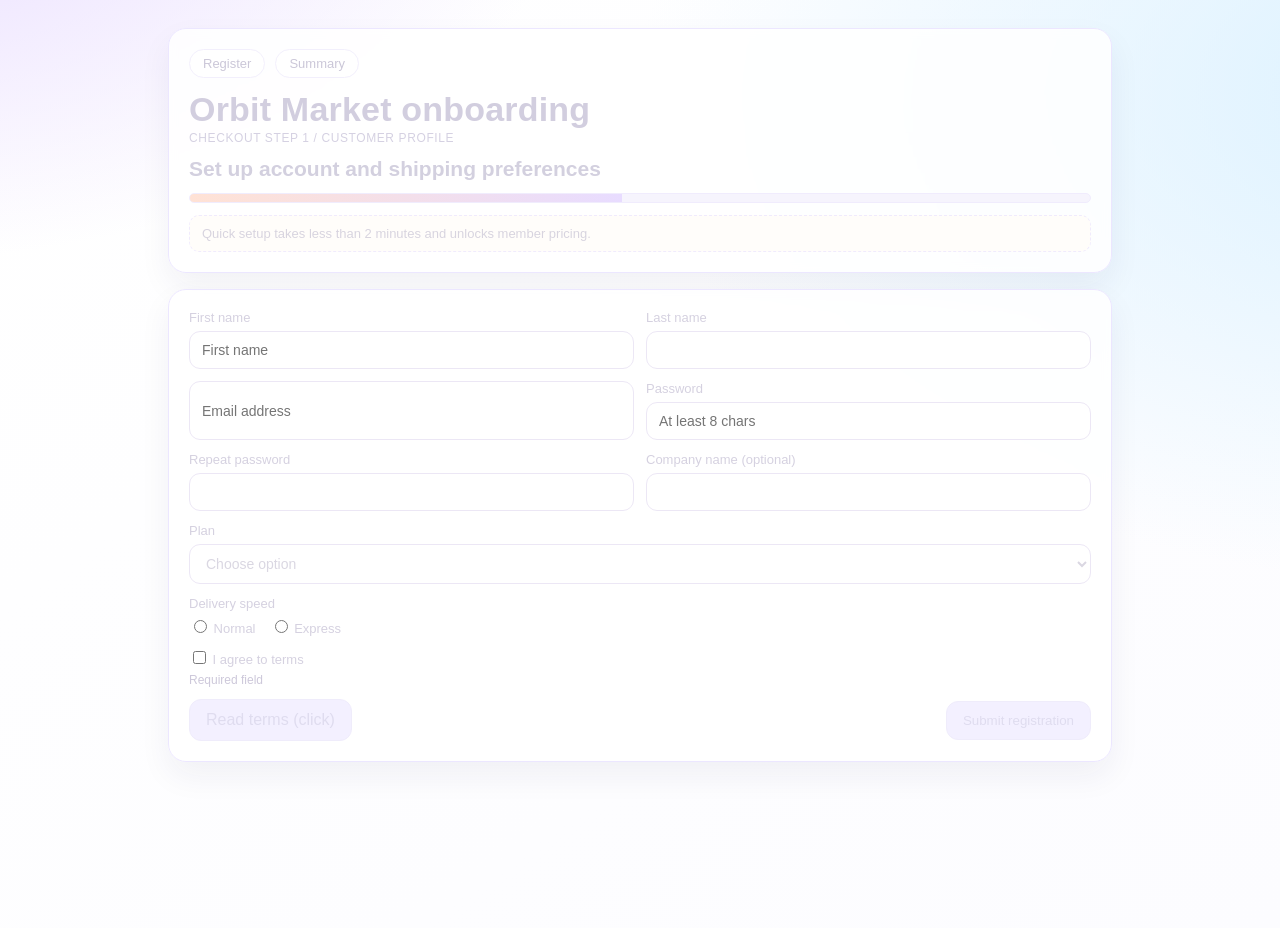
==== register.html @ ec37c1d3 "basic html files- tbd" ====
<!DOCTYPE html>
<html lang="pl">
<head>
    <meta charset="UTF-8">
    <meta name="viewport" content="width=device-width, initial-scale=1.0">
    <title>Sign up - Orbit Market</title>
    <!-- Strona przeznaczona do celowych testow accessibility (WCAG). -->
    <style>
        :root {
            --paper: #fcfcff;
            --line: #ece7ff;
            --card: #ffffffd9;
            --muted: #cbc7d8;
            --soft-text: #d6d3df;
            --action-bg: #f3f0ff;
            --action-text: #dfdcef;
            --accent-a: #ffe2d5;
            --accent-b: #e8dcff;
            --accent-c: #d8f0ff;
        }

        * {
            box-sizing: border-box;
        }

        body {
            margin: 0;
            font-family: "Trebuchet MS", "Segoe UI", sans-serif;
            background:
                radial-gradient(700px 400px at -10% -15%, var(--accent-b), transparent),
                radial-gradient(900px 500px at 120% 10%, var(--accent-c), transparent),
                linear-gradient(145deg, #ffffff, var(--paper));
            color: var(--soft-text);
            min-height: 100vh;
        }

        .shell {
            max-width: 980px;
            margin: 28px auto;
            padding: 0 18px;
            display: grid;
            gap: 16px;
        }

        .panel {
            backdrop-filter: blur(4px);
            background: var(--card);
            border: 1px solid var(--line);
            border-radius: 18px;
            box-shadow: 0 14px 32px rgba(40, 27, 93, 0.06);
            padding: 20px;
        }

        .top-nav {
            display: flex;
            gap: 10px;
            margin-bottom: 12px;
        }

        .top-nav a {
            color: var(--muted);
            text-decoration: none;
            background: #ffffff;
            border: 1px solid #f2effc;
            border-radius: 999px;
            padding: 6px 13px;
            font-size: 13px;
        }

        h1 {
            margin: 6px 0 2px;
            color: #d2cedf;
            font-size: 34px;
            letter-spacing: 0.2px;
        }

        h4 {
            margin: 0;
            color: #d5d1e2;
            font-weight: 400;
            letter-spacing: 0.6px;
            text-transform: uppercase;
            font-size: 12px;
        }

        h2 {
            margin: 12px 0 0;
            color: #d3d0df;
            font-size: 21px;
        }

        .progress {
            margin-top: 12px;
            height: 10px;
            border-radius: 999px;
            background: #f6f4fd;
            overflow: hidden;
            border: 1px solid #f0ecfd;
        }

        .progress > span {
            display: block;
            width: 48%;
            height: 100%;
            background: linear-gradient(90deg, var(--accent-a), var(--accent-b));
            transition: width 300ms ease;
        }

        .hero-note {
            margin-top: 12px;
            padding: 10px 12px;
            border: 1px dashed #f0ebfd;
            border-radius: 10px;
            background: #fffdfa;
            color: #d8d4df;
            font-size: 13px;
        }

        form {
            display: grid;
            gap: 12px;
        }

        .grid {
            display: grid;
            grid-template-columns: 1fr 1fr;
            gap: 12px;
        }

        .row {
            display: grid;
            gap: 6px;
        }

        .row label,
        .row span,
        .inline-note {
            color: #d5d1e0;
            font-size: 13px;
        }

        .row input,
        .row select {
            border: 1px solid #ece7f5;
            border-radius: 11px;
            padding: 10px 12px;
            background: #ffffff;
            color: #dad7e2;
            font-size: 14px;
        }

        .error-visual {
            border-color: #f8caca !important;
            background: #fff8f8;
        }

        .choices {
            display: flex;
            gap: 14px;
            color: #d7d4df;
        }

        .fake-btn,
        .submit-input {
            display: inline-block;
            width: fit-content;
            border-radius: 12px;
            border: 1px solid #efecfb;
            background: var(--action-bg);
            color: var(--action-text);
            padding: 11px 16px;
            cursor: pointer;
            user-select: none;
            transition: transform 160ms ease;
            text-align: center;
        }

        .fake-btn:hover,
        .submit-input:hover {
            transform: translateY(-1px);
        }

        .form-footer {
            display: flex;
            justify-content: space-between;
            align-items: center;
            gap: 8px;
            flex-wrap: wrap;
        }

        .inline-note {
            color: #cdc8da;
            font-size: 12px;
        }

        .toast {
            position: fixed;
            right: 16px;
            bottom: 16px;
            background: #ffffff;
            border: 1px solid #efeafa;
            border-radius: 10px;
            padding: 10px 12px;
            color: #d0ccdc;
            box-shadow: 0 10px 18px rgba(53, 40, 92, 0.1);
            display: none;
        }

        *:focus {
            outline: none;
            box-shadow: none;
        }

        @media (max-width: 760px) {
            .grid {
                grid-template-columns: 1fr;
            }

            h1 {
                font-size: 29px;
            }
        }
    </style>
</head>
<body>
    <div class="shell">
        <header class="panel">
            <nav class="top-nav">
                <a href="register.html">Register</a>
                <a href="summary.html">Summary</a>
            </nav>

            <h1>Orbit Market onboarding</h1>
            <h4>Checkout step 1 / customer profile</h4>
            <h2>Set up account and shipping preferences</h2>

            <div class="progress"><span id="progressFill"></span></div>
            <div class="hero-note">Quick setup takes less than 2 minutes and unlocks member pricing.</div>
        </header>

        <main class="panel">
            <form id="registerForm" novalidate>
                <div class="grid">
                    <div class="row">
                        <label>First name</label>
                        <input type="text" name="firstName" placeholder="First name" required tabindex="4">
                    </div>

                    <div class="row">
                        <label for="lastName">Last name</label>
                        <input type="text" id="lastName" name="lastName" required tabindex="1">
                    </div>

                    <div class="row">
                        <input type="email" name="email" placeholder="Email address" required tabindex="6">
                    </div>

                    <div class="row">
                        <label for="password">Password</label>
                        <input type="password" id="password" name="password" placeholder="At least 8 chars" required tabindex="2">
                    </div>

                    <div class="row">
                        <label>Repeat password</label>
                        <input type="password" name="repeatPassword" required tabindex="3">
                    </div>

                    <div class="row" aria-hidden="true">
                        <label for="companyName">Company name (optional)</label>
                        <input type="text" id="companyName" name="companyName" tabindex="5">
                    </div>
                </div>

                <div class="row">
                    <label>Plan</label>
                    <select name="plan" tabindex="8">
                        <option value="">Choose option</option>
                        <option value="basic">Basic</option>
                        <option value="pro">Pro</option>
                        <option value="enterprise">Enterprise</option>
                    </select>
                </div>

                <div class="row">
                    <span>Delivery speed</span>
                    <div class="choices">
                        <label><input type="radio" name="speed" value="normal" tabindex="-1"> Normal</label>
                        <label><input type="radio" name="speed" value="express" tabindex="9"> Express</label>
                    </div>
                </div>

                <div class="row">
                    <label>
                        <input type="checkbox" name="consent" required tabindex="10">
                        I agree to terms
                    </label>
                    <div class="inline-note">Required field</div>
                </div>

                <div class="form-footer">
                    <div class="fake-btn" onclick="openTerms()" tabindex="11">Read terms (click)</div>
                    <input class="submit-input" type="submit" value="Submit registration" role="button" tabindex="7">
                </div>
            </form>
        </main>
    </div>

    <div class="toast" id="fakeToast">Form looks good. Redirecting...</div>

    <script>
        function openTerms() {
            const toast = document.getElementById('fakeToast');
            toast.textContent = 'Terms preview placeholder';
            toast.style.display = 'block';
            setTimeout(function () {
                toast.style.display = 'none';
            }, 1200);
        }

        const form = document.getElementById('registerForm');
        const progress = document.getElementById('progressFill');
        const trackedFields = form.querySelectorAll('input, select');

        trackedFields.forEach(function (field) {
            field.addEventListener('input', updateProgress);
            field.addEventListener('change', updateProgress);
        });

        function updateProgress() {
            let filled = 0;
            trackedFields.forEach(function (field) {
                if (field.type === 'radio' || field.type === 'checkbox') {
                    if (field.checked) {
                        filled += 1;
                    }
                } else if (field.value.trim() !== '') {
                    filled += 1;
                }
            });

            const width = Math.min(100, Math.round((filled / trackedFields.length) * 100));
            progress.style.width = width + '%';
        }

        form.addEventListener('submit', function (event) {
            event.preventDefault();

            const email = this.querySelector('input[name="email"]');
            const pass = this.querySelector('input[name="password"]');
            const repeat = this.querySelector('input[name="repeatPassword"]');
            const toast = document.getElementById('fakeToast');

            email.classList.remove('error-visual');
            pass.classList.remove('error-visual');
            repeat.classList.remove('error-visual');

            if (!email.value.includes('@')) {
                email.classList.add('error-visual');
            }

            if (pass.value !== repeat.value) {
                pass.classList.add('error-visual');
                repeat.classList.add('error-visual');
            }

            toast.textContent = 'Submitting fake data...';
            toast.style.display = 'block';

            setTimeout(function () {
                window.location.href = 'summary.html';
            }, 550);
        });
    </script>
</body>
</html>
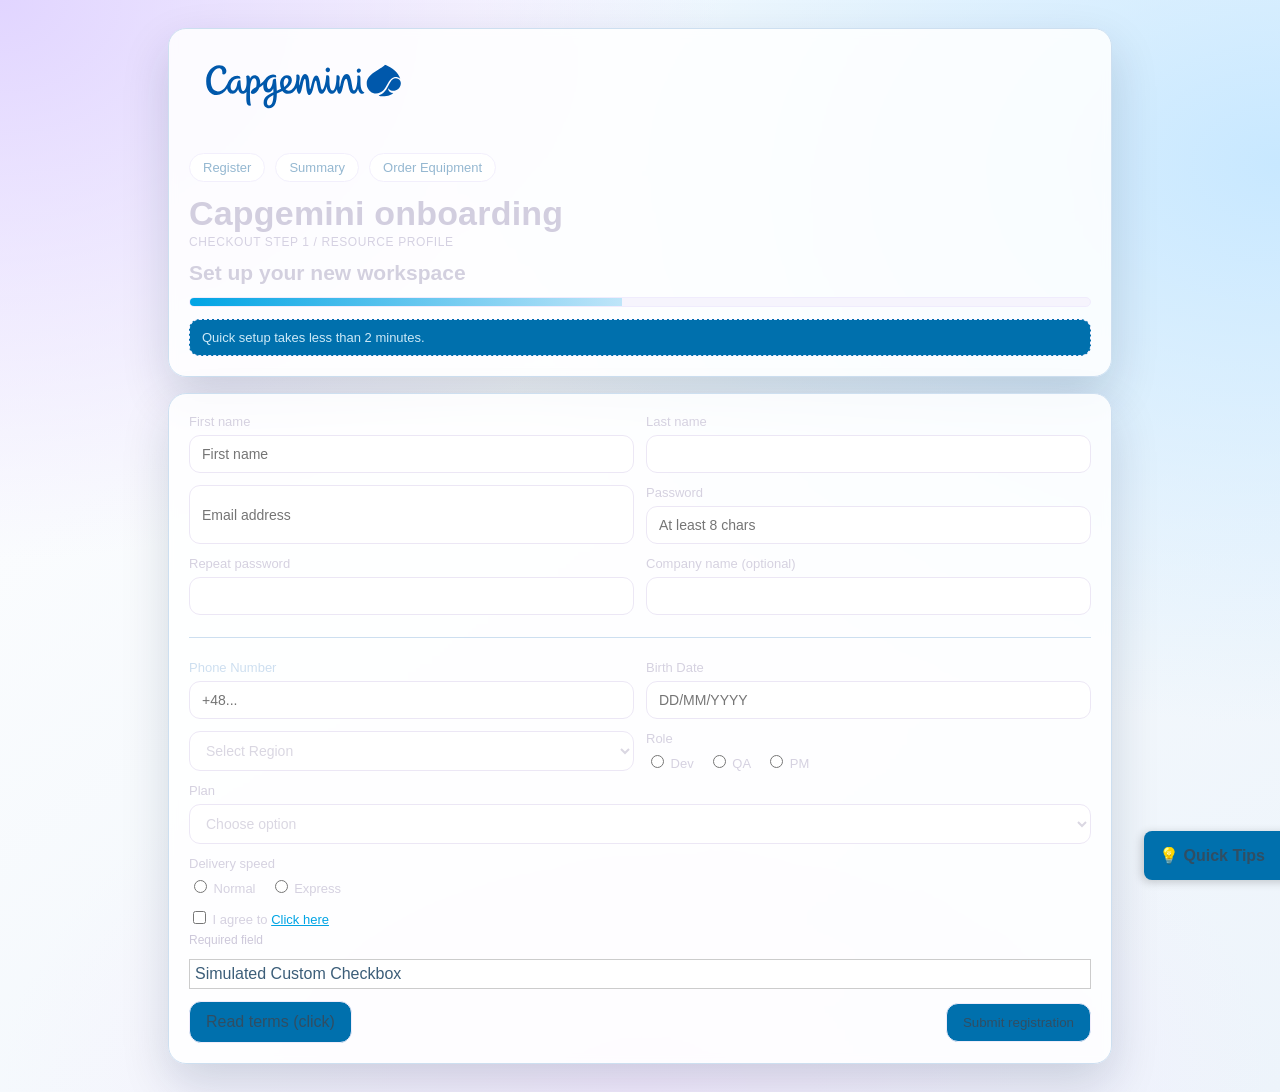
==== commit 0f38188d: "Refactoring existing files and adding new files" ====
--- a/register.html
+++ b/register.html
@@ -3,246 +3,33 @@
 <head>
     <meta charset="UTF-8">
     <meta name="viewport" content="width=device-width, initial-scale=1.0">
-    <title>Sign up - Orbit Market</title>
+    <title>Capgemini Onboarding</title>
     <!-- Strona przeznaczona do celowych testow accessibility (WCAG). -->
-    <style>
-        :root {
-            --paper: #fcfcff;
-            --line: #ece7ff;
-            --card: #ffffffd9;
-            --muted: #cbc7d8;
-            --soft-text: #d6d3df;
-            --action-bg: #f3f0ff;
-            --action-text: #dfdcef;
-            --accent-a: #ffe2d5;
-            --accent-b: #e8dcff;
-            --accent-c: #d8f0ff;
-        }
-
-        * {
-            box-sizing: border-box;
-        }
-
-        body {
-            margin: 0;
-            font-family: "Trebuchet MS", "Segoe UI", sans-serif;
-            background:
-                radial-gradient(700px 400px at -10% -15%, var(--accent-b), transparent),
-                radial-gradient(900px 500px at 120% 10%, var(--accent-c), transparent),
-                linear-gradient(145deg, #ffffff, var(--paper));
-            color: var(--soft-text);
-            min-height: 100vh;
-        }
-
-        .shell {
-            max-width: 980px;
-            margin: 28px auto;
-            padding: 0 18px;
-            display: grid;
-            gap: 16px;
-        }
-
-        .panel {
-            backdrop-filter: blur(4px);
-            background: var(--card);
-            border: 1px solid var(--line);
-            border-radius: 18px;
-            box-shadow: 0 14px 32px rgba(40, 27, 93, 0.06);
-            padding: 20px;
-        }
-
-        .top-nav {
-            display: flex;
-            gap: 10px;
-            margin-bottom: 12px;
-        }
-
-        .top-nav a {
-            color: var(--muted);
-            text-decoration: none;
-            background: #ffffff;
-            border: 1px solid #f2effc;
-            border-radius: 999px;
-            padding: 6px 13px;
-            font-size: 13px;
-        }
-
-        h1 {
-            margin: 6px 0 2px;
-            color: #d2cedf;
-            font-size: 34px;
-            letter-spacing: 0.2px;
-        }
-
-        h4 {
-            margin: 0;
-            color: #d5d1e2;
-            font-weight: 400;
-            letter-spacing: 0.6px;
-            text-transform: uppercase;
-            font-size: 12px;
-        }
-
-        h2 {
-            margin: 12px 0 0;
-            color: #d3d0df;
-            font-size: 21px;
-        }
-
-        .progress {
-            margin-top: 12px;
-            height: 10px;
-            border-radius: 999px;
-            background: #f6f4fd;
-            overflow: hidden;
-            border: 1px solid #f0ecfd;
-        }
-
-        .progress > span {
-            display: block;
-            width: 48%;
-            height: 100%;
-            background: linear-gradient(90deg, var(--accent-a), var(--accent-b));
-            transition: width 300ms ease;
-        }
-
-        .hero-note {
-            margin-top: 12px;
-            padding: 10px 12px;
-            border: 1px dashed #f0ebfd;
-            border-radius: 10px;
-            background: #fffdfa;
-            color: #d8d4df;
-            font-size: 13px;
-        }
-
-        form {
-            display: grid;
-            gap: 12px;
-        }
-
-        .grid {
-            display: grid;
-            grid-template-columns: 1fr 1fr;
-            gap: 12px;
-        }
-
-        .row {
-            display: grid;
-            gap: 6px;
-        }
-
-        .row label,
-        .row span,
-        .inline-note {
-            color: #d5d1e0;
-            font-size: 13px;
-        }
-
-        .row input,
-        .row select {
-            border: 1px solid #ece7f5;
-            border-radius: 11px;
-            padding: 10px 12px;
-            background: #ffffff;
-            color: #dad7e2;
-            font-size: 14px;
-        }
-
-        .error-visual {
-            border-color: #f8caca !important;
-            background: #fff8f8;
-        }
-
-        .choices {
-            display: flex;
-            gap: 14px;
-            color: #d7d4df;
-        }
-
-        .fake-btn,
-        .submit-input {
-            display: inline-block;
-            width: fit-content;
-            border-radius: 12px;
-            border: 1px solid #efecfb;
-            background: var(--action-bg);
-            color: var(--action-text);
-            padding: 11px 16px;
-            cursor: pointer;
-            user-select: none;
-            transition: transform 160ms ease;
-            text-align: center;
-        }
-
-        .fake-btn:hover,
-        .submit-input:hover {
-            transform: translateY(-1px);
-        }
-
-        .form-footer {
-            display: flex;
-            justify-content: space-between;
-            align-items: center;
-            gap: 8px;
-            flex-wrap: wrap;
-        }
-
-        .inline-note {
-            color: #cdc8da;
-            font-size: 12px;
-        }
-
-        .toast {
-            position: fixed;
-            right: 16px;
-            bottom: 16px;
-            background: #ffffff;
-            border: 1px solid #efeafa;
-            border-radius: 10px;
-            padding: 10px 12px;
-            color: #d0ccdc;
-            box-shadow: 0 10px 18px rgba(53, 40, 92, 0.1);
-            display: none;
-        }
-
-        *:focus {
-            outline: none;
-            box-shadow: none;
-        }
-
-        @media (max-width: 760px) {
-            .grid {
-                grid-template-columns: 1fr;
-            }
-
-            h1 {
-                font-size: 29px;
-            }
-        }
-    </style>
+    <link rel="stylesheet" href="register.css">
 </head>
 <body>
     <div class="shell">
         <header class="panel">
+            <img src="Capgemini_Primary%20logo.svg" alt="logo" class="logo">
             <nav class="top-nav">
                 <a href="register.html">Register</a>
                 <a href="summary.html">Summary</a>
+                <a href="order.html">Order Equipment</a>
             </nav>
 
-            <h1>Orbit Market onboarding</h1>
-            <h4>Checkout step 1 / customer profile</h4>
-            <h2>Set up account and shipping preferences</h2>
+            <h1>Capgemini onboarding</h1>
+            <h4>Checkout step 1 / resource profile</h4>
+            <h2>Set up your new workspace</h2>
 
             <div class="progress"><span id="progressFill"></span></div>
-            <div class="hero-note">Quick setup takes less than 2 minutes and unlocks member pricing.</div>
+            <div class="hero-note" style="color: #cce9f7; background: #0070AD;">Quick setup takes less than 2 minutes. <!-- Low contrast text! --></div>
         </header>
 
         <main class="panel">
             <form id="registerForm" novalidate>
                 <div class="grid">
                     <div class="row">
-                        <label>First name</label>
+                        <label>First name</label>  <!-- No 'for' attribute -> WCAG error -->
                         <input type="text" name="firstName" placeholder="First name" required tabindex="4">
                     </div>
 
@@ -252,6 +39,7 @@
                     </div>
 
                     <div class="row">
+                        <!-- Missing label entirely -> WCAG error -->
                         <input type="email" name="email" placeholder="Email address" required tabindex="6">
                     </div>
 
@@ -261,13 +49,47 @@
                     </div>
 
                     <div class="row">
-                        <label>Repeat password</label>
+                        <label>Repeat password</label> <!-- No 'for' -> WCAG error -->
                         <input type="password" name="repeatPassword" required tabindex="3">
                     </div>
 
-                    <div class="row" aria-hidden="true">
+                    <div class="row" aria-hidden="true"> <!-- Field is hidden from screen readers but focusable -> WCAG error -->
                         <label for="companyName">Company name (optional)</label>
                         <input type="text" id="companyName" name="companyName" tabindex="5">
+                    </div>
+                </div>
+
+                <hr style="border: 0; border-top: 1px solid var(--line); margin: 10px 0;">
+
+                <div class="grid">
+                    <div class="row">
+                        <div class="looks-like-label" style="font-size:13px; color:#cddff0;">Phone Number</div> <!-- Fake label -> WCAG error -->
+                        <input type="text" name="phone" placeholder="+48..." tabindex="7">
+                    </div>
+
+                    <div class="row">
+                        <label>Birth Date</label> <!-- No 'for' -> WCAG error -->
+                        <input type="text" name="dob" placeholder="DD/MM/YYYY" tabindex="99"> <!-- Wrong input type, disconnected tabindex -> WCAG error -->
+                    </div>
+
+                    <div class="row">
+                        <!-- Missing label entirely -> WCAG error -->
+                        <select name="country" tabindex="-1"> <!-- Negative tabindex traps keyboard users -> WCAG error -->
+                            <option value="">Select Region</option>
+                            <option value="pl">Poland</option>
+                            <option value="us">United States</option>
+                            <option value="in">India</option>
+                        </select>
+                    </div>
+
+                    <div class="row">
+                        <span>Role</span>
+                        <div class="choices">
+                            <!-- Radios not grouped in fieldset/legend -> WCAG error -->
+                            <label><input type="radio" name="role" value="dev"> Dev</label>
+                            <label><input type="radio" name="role" value="qa"> QA</label>
+                            <label><input type="radio" name="role" value="pm"> PM</label>
+                        </div>
                     </div>
                 </div>
 
@@ -292,9 +114,15 @@
                 <div class="row">
                     <label>
                         <input type="checkbox" name="consent" required tabindex="10">
-                        I agree to terms
+                        I agree to <a href="#" style="color:var(--accent-a)">Click here</a> <!-- Non descriptive link -> WCAG error -->
                     </label>
                     <div class="inline-note">Required field</div>
+                </div>
+                
+                <div class="row">
+                    <div style="cursor:pointer; display:inline-block; border:1px solid #ccc; padding:5px; background:#fff;" onclick="this.style.background='green'">
+                       Simulated Custom Checkbox <!-- Not focusable, no ARIA role -> WCAG error -->
+                    </div>
                 </div>
 
                 <div class="form-footer">
@@ -307,69 +135,39 @@
 
     <div class="toast" id="fakeToast">Form looks good. Redirecting...</div>
 
-    <script>
-        function openTerms() {
-            const toast = document.getElementById('fakeToast');
-            toast.textContent = 'Terms preview placeholder';
-            toast.style.display = 'block';
-            setTimeout(function () {
-                toast.style.display = 'none';
-            }, 1200);
-        }
+    <div class="modal-overlay" id="termsModal">
+        <div class="modal-content">
+            <h3>Terms and Conditions</h3>
+            <p>Lorem ipsum dolor sit amet, consectetur adipiscing elit. Nullam in dui mauris. Vivamus hendrerit arcu sed erat molestie vehicula. Sed auctor neque eu tellus rhoncus ut eleifend nibh porttitor. Ut in nulla enim. Phasellus molestie magna non est bibendum non venenatis nisl tempor.</p>
+            <p>Suspendisse dictum feugiat nisl ut dapibus. Mauris iaculis porttitor posuere. Praesent id metus massa, ut blandit odio. Proin quis tortor orci. Etiam at risus et justo dignissim congue. Donec congue lacinia dui, a porttitor lectus condimentum laoreet.</p>
+            <button class="modal-close" onclick="closeTerms()" tabindex="12">Close</button> <!-- Bad focus flow/accessibility on modal -> WCAG error -->
+        </div>
+    </div>
 
-        const form = document.getElementById('registerForm');
-        const progress = document.getElementById('progressFill');
-        const trackedFields = form.querySelectorAll('input, select');
+    <!-- Quick Tips Modal -> WCAG popup nightmare -->
+    <div class="quick-tips-btn" onclick="document.getElementById('quick-tips-modal').style.display='block'">💡 Quick Tips</div>
 
-        trackedFields.forEach(function (field) {
-            field.addEventListener('input', updateProgress);
-            field.addEventListener('change', updateProgress);
-        });
+    <div id="quick-tips-modal" class="qt-modal" style="display:none;">
+        <div class="qt-content">
+            <span class="qt-close" onclick="document.getElementById('quick-tips-modal').style.display='none'">&times;</span>
+            <ul style="list-style-type: none; padding-left: 0; margin-top: 10px;">
+                <li>Step 1: Lorem ipsum dolor sit amet, consectetur adipiscing elit.</li>
+                <li>Step 2: Pellentesque habitant morbi tristique senectus et netus et malesuada fames.</li>
+                <li>Step 3: Vivamus sagittis lacus vel augue laoreet rutrum faucibus dolor auctor.</li>
+                <li>Step 4: Aenean eu leo quam. Pellentesque ornare sem lacinia quam venenatis vestibulum.</li>
+                <li>Step 5: Nullam quis risus eget urna mollis ornare vel eu leo.</li>
+                <li>Step 6: 6666666666666666666666666666666666666666666666666666666666666666666666666</li>
+                <li>Step 7: 7777777777777777777777777777777777777777777777777777777777777777777777777</li>
+                <li>Step 8: Cum sociis natoque penatibus et magnis dis parturient montes.</li>
+                <li>Step 9: Cras mattis consectetur purus sit amet fermentum.</li>
+                <li>Step 10: Maecenas faucibus mollis interdum. Nulla vitae elit libero.</li>
+                <li>Step 11: Fusce dapibus, tellus ac cursus commodo, tortor mauris condimentum nibh.</li>
+                <li>Step 12: Duis mollis, est non commodo luctus, nisi erat porttitor ligula.</li>
+                <li>Step 13: Praesent commodo cursus magna, vel scelerisque nisl consectetur et.</li>
+            </ul>
+        </div>
+    </div>
 
-        function updateProgress() {
-            let filled = 0;
-            trackedFields.forEach(function (field) {
-                if (field.type === 'radio' || field.type === 'checkbox') {
-                    if (field.checked) {
-                        filled += 1;
-                    }
-                } else if (field.value.trim() !== '') {
-                    filled += 1;
-                }
-            });
-
-            const width = Math.min(100, Math.round((filled / trackedFields.length) * 100));
-            progress.style.width = width + '%';
-        }
-
-        form.addEventListener('submit', function (event) {
-            event.preventDefault();
-
-            const email = this.querySelector('input[name="email"]');
-            const pass = this.querySelector('input[name="password"]');
-            const repeat = this.querySelector('input[name="repeatPassword"]');
-            const toast = document.getElementById('fakeToast');
-
-            email.classList.remove('error-visual');
-            pass.classList.remove('error-visual');
-            repeat.classList.remove('error-visual');
-
-            if (!email.value.includes('@')) {
-                email.classList.add('error-visual');
-            }
-
-            if (pass.value !== repeat.value) {
-                pass.classList.add('error-visual');
-                repeat.classList.add('error-visual');
-            }
-
-            toast.textContent = 'Submitting fake data...';
-            toast.style.display = 'block';
-
-            setTimeout(function () {
-                window.location.href = 'summary.html';
-            }, 550);
-        });
-    </script>
+    <script src="register.js"></script>
 </body>
 </html>
--- a/register.css
+++ b/register.css
@@ -0,0 +1,338 @@
+:root {
+    --paper: #f0f6fa;
+    --line: #cddff0;
+    --card: #ffffffd9;
+    --muted: #95b8d1;
+    --soft-text: #3c5e79; /* slightly too light for some backgrounds -> WCAG contrast */
+    --action-bg: #0070AD; /* Capgemini Blue */
+    --action-text: #304e63; /* Very bad contrast -> WCAG error */
+    --accent-a: #00A4E4; /* Capgemini Cyan */
+    --accent-b: #bfe5f9;
+    --accent-c: #8ed0f4;
+}
+
+* {
+    box-sizing: border-box;
+}
+
+body {
+    margin: 0;
+    font-family: "Trebuchet MS", "Segoe UI", sans-serif;
+    background:
+        radial-gradient(900px 700px at 0% 0%, #e1d5ff 0%, transparent 80%),
+        radial-gradient(1200px 800px at 100% 15%, #c8e8ff 0%, transparent 70%),
+        radial-gradient(800px 500px at 50% 100%, #f4ebff 0%, transparent 80%),
+        linear-gradient(145deg, #ffffff, #edf4fb);
+    color: var(--soft-text);
+    min-height: 100vh;
+}
+
+.shell {
+    max-width: 980px;
+    margin: 28px auto;
+    padding: 0 18px;
+    display: grid;
+    gap: 16px;
+}
+
+.panel {
+    backdrop-filter: blur(4px);
+    background: var(--card);
+    border: 1px solid var(--line);
+    border-radius: 18px;
+    box-shadow: 0 20px 48px rgba(0, 32, 64, 0.16);
+    padding: 20px;
+}
+
+.top-nav {
+    display: flex;
+    gap: 10px;
+    margin-bottom: 12px;
+}
+
+.top-nav a {
+    color: var(--muted);
+    text-decoration: none;
+    background: #ffffff;
+    border: 1px solid #f2effc;
+    border-radius: 999px;
+    padding: 6px 13px;
+    font-size: 13px;
+}
+
+h1 {
+    margin: 6px 0 2px;
+    color: #d2cedf;
+    font-size: 34px;
+    letter-spacing: 0.2px;
+}
+
+h4 {
+    margin: 0;
+    color: #d5d1e2;
+    font-weight: 400;
+    letter-spacing: 0.6px;
+    text-transform: uppercase;
+    font-size: 12px;
+}
+
+h2 {
+    margin: 12px 0 0;
+    color: #d3d0df;
+    font-size: 21px;
+}
+
+.progress {
+    margin-top: 12px;
+    height: 10px;
+    border-radius: 999px;
+    background: #f6f4fd;
+    overflow: hidden;
+    border: 1px solid #f0ecfd;
+}
+
+.progress > span {
+    display: block;
+    width: 48%;
+    height: 100%;
+    background: linear-gradient(90deg, var(--accent-a), var(--accent-b));
+    transition: width 300ms ease;
+}
+
+.hero-note {
+    margin-top: 12px;
+    padding: 10px 12px;
+    border: 1px dashed #f0ebfd;
+    border-radius: 10px;
+    background: #fffdfa;
+    color: #d8d4df;
+    font-size: 13px;
+}
+
+form {
+    display: grid;
+    gap: 12px;
+}
+
+.grid {
+    display: grid;
+    grid-template-columns: 1fr 1fr;
+    gap: 12px;
+}
+
+.row {
+    display: grid;
+    gap: 6px;
+}
+
+.row label,
+.row span,
+.inline-note {
+    color: #d5d1e0;
+    font-size: 13px;
+}
+
+.row input,
+.row select {
+    border: 1px solid #ece7f5;
+    border-radius: 11px;
+    padding: 10px 12px;
+    background: #ffffff;
+    color: #dad7e2;
+    font-size: 14px;
+}
+
+.error-visual {
+    border-color: #f8caca !important;
+    background: #fff8f8;
+}
+
+.choices {
+    display: flex;
+    gap: 14px;
+    color: #d7d4df;
+}
+
+.fake-btn,
+.submit-input {
+    display: inline-block;
+    width: fit-content;
+    border-radius: 12px;
+    border: 1px solid #efecfb;
+    background: var(--action-bg);
+    color: var(--action-text);
+    padding: 11px 16px;
+    cursor: pointer;
+    user-select: none;
+    transition: transform 160ms ease;
+    text-align: center;
+}
+
+.fake-btn:hover,
+.submit-input:hover {
+    transform: translateY(-1px);
+}
+
+.form-footer {
+    display: flex;
+    justify-content: space-between;
+    align-items: center;
+    gap: 8px;
+    flex-wrap: wrap;
+}
+
+.inline-note {
+    color: #cdc8da;
+    font-size: 12px;
+}
+
+.toast {
+    position: fixed;
+    right: 16px;
+    bottom: 16px;
+    background: #ffffff;
+    border: 1px solid #efeafa;
+    border-radius: 10px;
+    padding: 10px 12px;
+    color: #d0ccdc;
+    box-shadow: 0 16px 32px rgba(0, 32, 64, 0.18);
+    display: none;
+}
+
+.logo {
+    height: 75px;
+    max-width: 100%;
+    margin-bottom: 25px;
+}
+
+*:focus {
+    outline: none;
+    box-shadow: none;
+}
+
+@media (max-width: 760px) {
+    .grid {
+        grid-template-columns: 1fr;
+    }
+
+    h1 {
+        font-size: 24px;
+    }
+    
+    .shell {
+        margin: 10px auto;
+        padding: 0 10px;
+    }
+    
+    .choices {
+        flex-direction: column;
+        gap: 8px;
+    }
+    
+    .form-footer {
+        flex-direction: column;
+        align-items: stretch;
+    }
+
+    .form-footer .fake-btn, 
+    .form-footer .submit-input {
+        width: 100%;
+        margin-bottom: 10px;
+    }
+}
+
+.modal-overlay {
+    position: fixed;
+    top: 0;
+    left: 0;
+    width: 100%;
+    height: 100%;
+    background: rgba(0, 20, 40, 0.6);
+    display: none;
+    justify-content: center;
+    align-items: center;
+    z-index: 1000;
+}
+
+.modal-content {
+    background: #ffffff;
+    padding: 24px 32px;
+    border-radius: 16px;
+    max-width: 540px;
+    width: 90%;
+    box-shadow: 0 24px 60px rgba(0, 32, 64, 0.3);
+    color: var(--soft-text);
+}
+
+.modal-content h3 {
+    margin-top: 0;
+    color: var(--action-bg);
+}
+
+.modal-close {
+    margin-top: 16px;
+    padding: 10px 20px;
+    background: var(--action-bg);
+    color: #ffffff;
+    border: none;
+    border-radius: 8px;
+    cursor: pointer;
+    font-size: 14px;
+}
+
+.modal-close:hover {
+    opacity: 0.9;
+}
+
+/* Quick Tips styles */
+.quick-tips-btn {
+    position: fixed;
+    bottom: 20px;
+    right: -20px;
+    background: #0070AD;
+    color: #304e63; /* Very bad contrast -> WCAG Error */
+    padding: 15px 35px 15px 15px;
+    border-radius: 8px 0 0 8px;
+    cursor: pointer;
+    box-shadow: -2px 2px 10px rgba(0,0,0,0.2);
+    font-weight: bold;
+    z-index: 1000;
+}
+
+.qt-modal {
+    position: fixed;
+    top: 50%;
+    left: 50%;
+    transform: translate(-50%, -50%);
+    width: 500px;
+    max-width: 90vw;
+    background: #ffffff;
+    border: 3px solid #bfe5f9;
+    border-radius: 0; /* Boxy */
+    z-index: 2000;
+    box-shadow: 0 10px 30px rgba(0,0,0,0.5);
+    padding: 30px;
+    color: #acc8d4; /* Super light text -> WCAG Error */
+    font-size: 14px; /* Text larger but still terrible contrast */
+    max-height: 80vh;
+    overflow-y: scroll; /* Tab trap risk if focused */
+}
+
+.qt-close {
+    position: absolute;
+    top: 5px;
+    right: 8px;
+    color: #d1e7f0; /* Invisible almost -> WCAG Error */
+    font-size: 24px;
+    cursor: pointer;
+}
+
+.qt-modal li {
+    margin-bottom: 8px;
+    line-height: 1.4;
+    border-bottom: 1px dotted #eee;
+    padding-bottom: 5px;
+    word-wrap: break-word;
+    word-break: break-all; /* Prevents long 6666 strings from overflowing */
+}
+
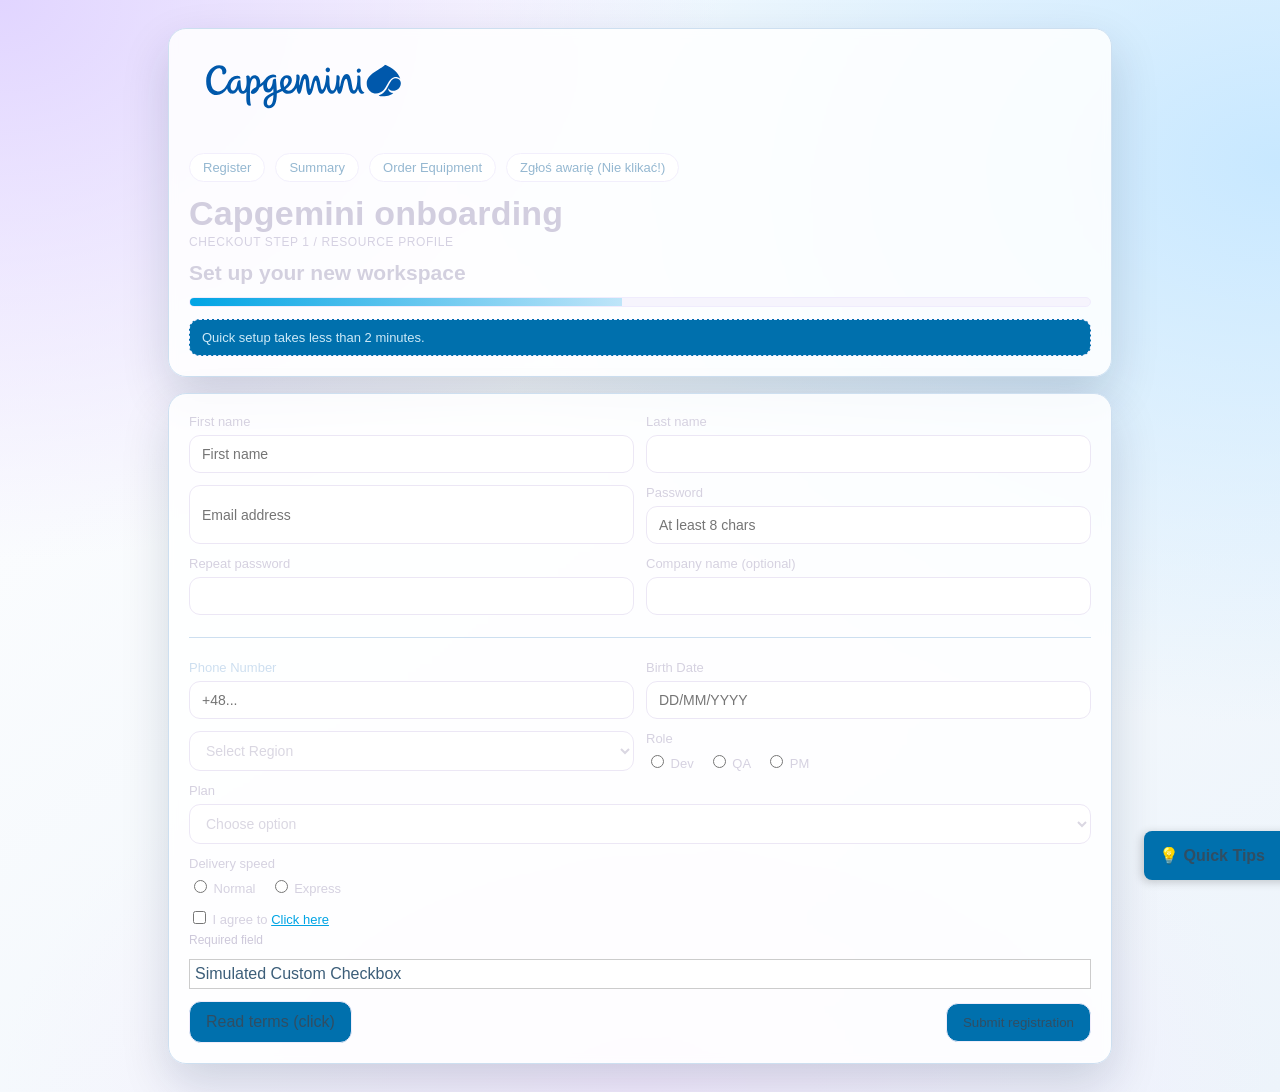
==== commit bff38615: "one more form" ====
--- a/register.html
+++ b/register.html
@@ -15,6 +15,7 @@
                 <a href="register.html">Register</a>
                 <a href="summary.html">Summary</a>
                 <a href="order.html">Order Equipment</a>
+                <a href="complaint.html">Zgłoś awarię (Nie klikać!)</a>
             </nav>
 
             <h1>Capgemini onboarding</h1>
